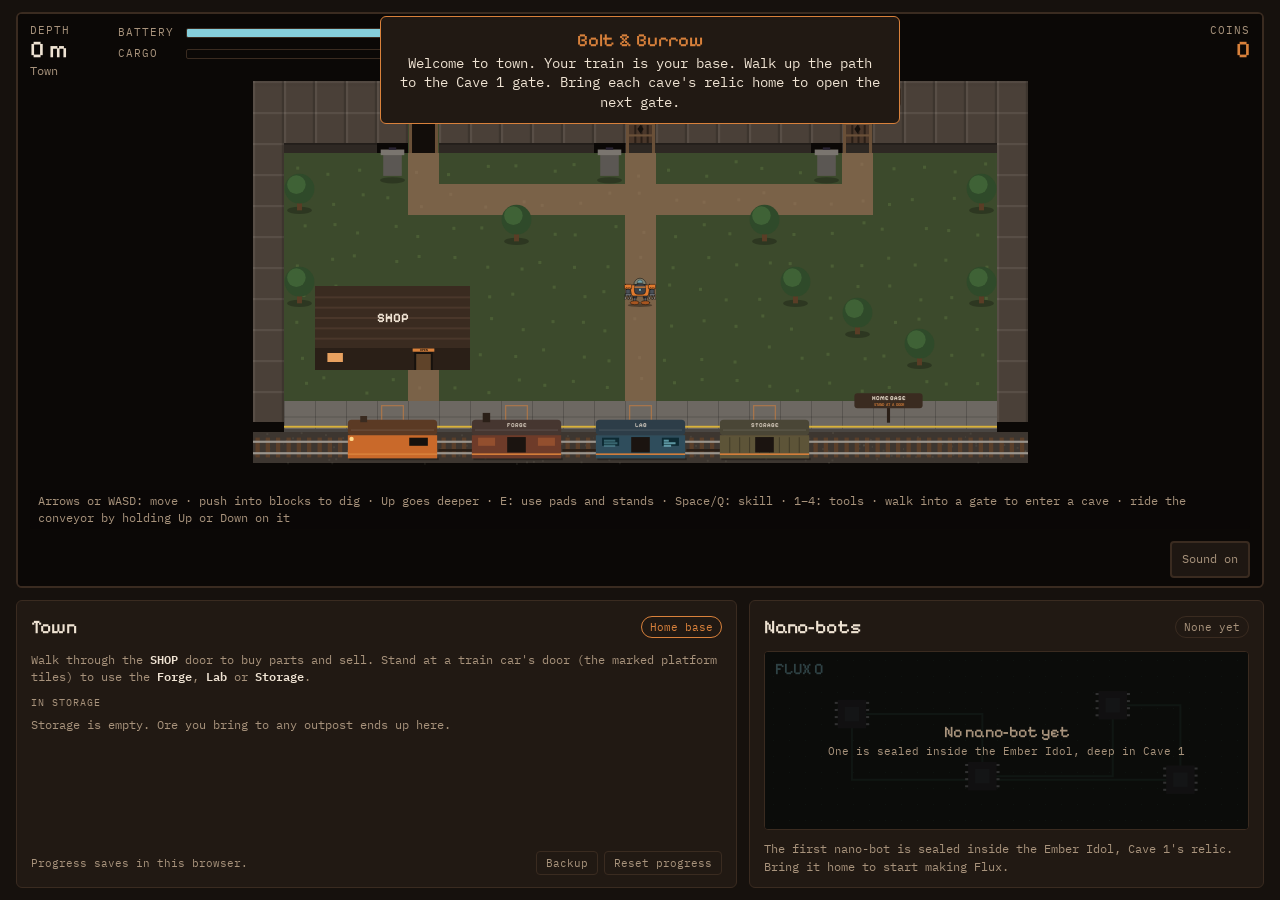
==== index.html @ 0385d2da "v0.9: tools, reactive blocks and active skills" ====
<!DOCTYPE html>
<html lang="en">
<head>
<meta charset="utf-8">
<meta name="viewport" content="width=device-width, initial-scale=1, viewport-fit=cover">
<title>Bolt &amp; Burrow</title>
<link rel="preconnect" href="https://fonts.googleapis.com">
<link rel="preconnect" href="https://fonts.gstatic.com" crossorigin>
<link rel="stylesheet" href="https://fonts.googleapis.com/css2?family=Pixelify+Sans:wght@500;700&family=IBM+Plex+Mono:wght@400;600&display=swap">
<link rel="stylesheet" href="css/style.css">
</head>
<body>
<main class="app">
  <section class="stage" id="stage" aria-label="Cave">
    <canvas id="world" aria-label="The cave, seen from above. Your base is at the bottom. Use the arrow keys or the touch joystick to move and dig."></canvas>
    <div class="joy" id="joy" hidden><i id="joyKnob"></i></div>
    <canvas class="minimap" id="minimap" aria-label="Map of what you've explored in this cave"></canvas>
    <div class="hud">
      <div class="readout">
        <small>Depth</small>
        <b id="depth">0 m</b>
        <span id="biome">Town</span>
      </div>
      <div class="meters">
        <div class="meter"><span>Battery</span><div class="bar"><i id="batBar"></i><u id="batMark" hidden></u></div><em id="batTxt">80</em></div>
        <div class="meter"><span>Cargo</span><div class="bar cargo"><i id="cargoBar"></i></div><em id="cargoTxt">0/8</em></div>
        <p class="warn" id="batWarn" hidden>Low battery · head back to the conveyor</p>
      </div>
      <div class="readout end">
        <small>Coins</small>
        <b id="coins">0</b>
        <span id="flux" hidden>0 Flux</span>
      </div>
    </div>
    <div class="controls">
      <p class="keys">Arrows or WASD: move · push into blocks to dig · Up goes deeper · E: use pads and stands · Space/Q: skill · 1–4: tools · walk into a gate to enter a cave · ride the conveyor by holding Up or Down on it</p>
      <p class="touch">Touch and drag anywhere for the joystick · push into blocks to dig</p>
      <div class="btns">
        <div class="belt" id="belt"></div>
        <button id="skill" type="button" hidden><span id="skillName">Skill</span><i><b id="skillBar"></b></i></button>
        <button id="action" type="button" hidden>Action</button>
        <button id="recall" type="button">Recall</button>
        <button id="mute" type="button">Sound on</button>
      </div>
    </div>
  </section>

  <section class="panel workshop" aria-label="Base, shop and cargo">
    <header>
      <h2 id="panelTitle">Town</h2>
      <span class="chip" id="shopState">Home base</span>
    </header>
    <div class="view" id="panelBody"></div>
    <footer>
      <span>Progress saves in this browser.</span>
      <span class="foot-btns"><button id="backup" type="button">Backup</button><button id="reset" type="button">Reset progress</button></span>
    </footer>
  </section>

  <section class="panel bots" aria-label="Nano-bots">
    <header>
      <h2>Nano-bots</h2>
      <span class="chip" id="botTag">None yet</span>
    </header>
    <div class="bot-view" id="botView"><canvas id="bots" aria-label="Your nano-bot at work on the computer's circuit board"></canvas></div>
    <div class="pet-info">
      <p id="botInfo">The first nano-bot is sealed inside the Ember Idol, Cave 1's relic.</p>
    </div>
  </section>
</main>
<div id="toast" role="status" hidden></div>

<!-- Game scripts, in load order. Each file is one part of the game. -->
<script src="js/config.js"></script>  <!-- balance numbers -->
<script src="js/state.js"></script>   <!-- shared state, saving, helpers -->
<script src="js/sound.js"></script>   <!-- sound effects and mute -->
<script src="js/world.js"></script>   <!-- cave generation, conveyor, outposts, relic -->
<script src="js/base.js"></script>    <!-- train base: storage, shop, forge, computer, nano-bots -->
<script src="js/player.js"></script>  <!-- robot movement, digging, battery -->
<script src="js/hazards.js"></script> <!-- unstable rock, sand, boulders, water, gas -->
<script src="js/gear.js"></script>    <!-- tool belt and active skills -->
<script src="js/walker.js"></script>  <!-- the Canopy Walker mech -->
<script src="js/render.js"></script>  <!-- drawing -->
<script src="js/ui.js"></script>      <!-- HUD, workshop, inventory -->
<script src="js/input.js"></script>   <!-- keyboard and joystick -->
<script src="js/main.js"></script>    <!-- start-up and main loop -->
</body>
</html>
---- css/style.css ----
/* Bolt & Burrow — layout and look.
   Layout: mine on the top two thirds; the base panel (left) and nano-bots (right) share the bottom third.
   On phones everything stacks and the page scrolls. Single committed look: a dark underground workshop. */
:root {
  --bg: #16110d;
  --panel: #211913;
  --line: #3a2b20;
  --fg: #efe3d3;
  --muted: #a8937c;
  --copper: #d9813b;
  --crystal: #86cfdc;
  --danger: #e2705a;
  --display: "Pixelify Sans", ui-monospace, Menlo, monospace;
  --body: "IBM Plex Mono", ui-monospace, Menlo, Consolas, monospace;
  color-scheme: dark;
}
*, *::before, *::after { box-sizing: border-box; }
html, body { height: 100%; background: var(--bg); color: var(--fg); }
body { margin: 0; font-family: var(--body); font-size: 14px; line-height: 1.45; padding-inline: 16px; padding-block: 12px; }

.app {
  height: 100%;
  display: grid;
  gap: 12px;
  grid-template-columns: minmax(0, 1.4fr) minmax(0, 1fr);
  grid-template-rows: minmax(0, 2fr) minmax(0, 1fr);
  grid-template-areas: "stage stage" "shop pet";
}
.stage { grid-area: stage; position: relative; overflow: hidden; border: 2px solid var(--line); border-radius: 6px; background: #0b0806; min-height: 0; }
.workshop { grid-area: shop; }
.bots { grid-area: pet; }

#world { position: absolute; inset: 0; width: 100%; height: 100%; touch-action: none; display: block; }

/* HUD */
.hud {
  position: absolute; inset: 0 0 auto 0; padding: 10px 12px;
  display: flex; gap: 10px 18px; align-items: flex-start; flex-wrap: wrap;
  pointer-events: none;
  background: linear-gradient(rgba(11, 8, 6, .82), rgba(11, 8, 6, 0));
}
.readout { display: grid; line-height: 1.15; min-width: 70px; }
.readout small, .meter span { color: var(--muted); font-size: .66rem; text-transform: uppercase; letter-spacing: .1em; }
.readout b { font-family: var(--display); font-weight: 500; font-size: 1.5rem; font-variant-numeric: tabular-nums; }
.readout span { color: var(--muted); font-size: .75rem; }
.readout.end { margin-left: auto; text-align: right; }
#coins { color: var(--copper); }
#flux { color: var(--crystal); }
.meters { display: grid; gap: 4px; flex: 1 1 180px; max-width: 320px; min-width: 0; }
.meter { display: grid; grid-template-columns: 60px minmax(0, 1fr) 48px; gap: 8px; align-items: center; }
.meter em { font-style: normal; font-size: .75rem; font-variant-numeric: tabular-nums; text-align: right; }
.bar { height: 10px; background: #0b0806; border: 1px solid var(--line); border-radius: 2px; overflow: hidden; }
.bar i { display: block; height: 100%; width: 100%; background: var(--crystal); transition: width .15s; }
.bar.low i { background: var(--danger); }
.bar.cargo i { background: var(--copper); }

.controls {
  position: absolute; inset: auto 0 0 0; padding: 8px 12px;
  display: flex; gap: 12px; align-items: center; justify-content: space-between;
  pointer-events: none;
}
.controls { flex-wrap: wrap; }
.controls p { margin: 0; color: var(--muted); font-size: .72rem; background: rgba(11, 8, 6, .7); padding: 3px 8px; border-radius: 3px; }
@media (pointer: coarse) { .keys { display: none; } }
@media (pointer: fine) { .touch { display: none; } }

button { font: inherit; color: inherit; cursor: pointer; }
button:focus-visible { outline: 2px solid var(--crystal); outline-offset: 2px; }
.btns { display: flex; gap: 8px; margin-left: auto; pointer-events: auto; }
#recall {
  padding: 8px 12px; border-radius: 4px; border: 2px solid var(--line);
  background: rgba(33, 25, 19, .9); color: var(--muted); font-size: .78rem;
}
#recall.armed { border-color: var(--danger); color: var(--danger); }
#mute { padding: 8px 10px; border-radius: 4px; border: 2px solid var(--line); background: rgba(33, 25, 19, .9); color: var(--muted); font-size: .72rem; }
#mute.off { text-decoration: line-through; }
.belt { display: flex; gap: 6px; flex-wrap: wrap; justify-content: flex-end; }
.belt button { padding: 6px 9px; border-radius: 4px; border: 1px solid var(--line); background: rgba(33, 25, 19, .9); color: var(--fg); font-size: .72rem; }
#skill { display: grid; gap: 3px; padding: 6px 12px; border-radius: 4px; border: 2px solid var(--line); background: rgba(33, 25, 19, .92); color: var(--muted); font-family: var(--display); font-size: .95rem; min-width: 96px; }
#skill[hidden] { display: none; }
#skill i { display: block; height: 4px; background: #0b0806; border-radius: 2px; overflow: hidden; }
#skill b { display: block; height: 100%; width: 0; background: var(--crystal); }
#skill.ready { border-color: var(--crystal); color: var(--fg); }

/* Minimap: top right, under the coins */
.minimap {
  position: absolute; right: 12px; top: 70px; width: 75px; height: auto; max-height: 190px;
  image-rendering: pixelated; background: rgba(11, 8, 6, .75); border: 1px solid var(--line); border-radius: 4px;
  pointer-events: none;
}
@media (max-width: 720px) { .minimap { width: 50px; top: 92px; } }

/* Context action (bridge pads) */
#action {
  padding: 8px 14px; border-radius: 4px; border: 2px solid var(--copper);
  background: rgba(33, 25, 19, .92); color: var(--fg);
  font-family: var(--display); font-size: 1rem; letter-spacing: .03em;
}
.travel-btns button.here { border-color: var(--crystal); color: var(--crystal); }

/* Touch joystick: appears under your thumb */
.joy {
  position: absolute; width: 104px; height: 104px; transform: translate(-50%, -50%);
  border: 2px solid rgba(239, 227, 211, .25); border-radius: 50%; background: rgba(11, 8, 6, .35);
  pointer-events: none;
}
.joy i {
  position: absolute; left: 50%; top: 50%; width: 44px; height: 44px; border-radius: 50%;
  background: rgba(217, 129, 59, .55); border: 2px solid var(--copper); transform: translate(-50%, -50%);
}

/* Battery: the marker shows roughly what the trip back needs */
.bar { position: relative; }
.bar u { position: absolute; top: -3px; bottom: -3px; width: 2px; margin-left: -1px; background: var(--fg); text-decoration: none; }
.bar.low { border-color: var(--danger); animation: lowpulse 1s ease-in-out infinite; }
@keyframes lowpulse { 50% { box-shadow: 0 0 0 3px rgba(226, 112, 90, .35); } }
@media (prefers-reduced-motion: reduce) { .bar.low { animation: none; } }
.meters .warn { margin: 2px 0 0; color: var(--danger); font-size: .72rem; }

/* Panels */
.panel {
  min-height: 0; overflow: auto;
  background: var(--panel); border: 1px solid var(--line); border-radius: 6px;
  padding: 12px 14px; display: flex; flex-direction: column; gap: 10px;
}
.panel header { display: flex; justify-content: space-between; align-items: center; gap: 8px; }
.panel h2 { font-family: var(--display); font-weight: 500; font-size: 1.2rem; margin: 0; }
.chip { font-size: .7rem; padding: 2px 8px; border-radius: 999px; border: 1px solid var(--line); color: var(--muted); white-space: nowrap; }
.chip.open { border-color: var(--copper); color: var(--copper); }

.view { display: flex; flex-direction: column; gap: 10px; }
.view[hidden] { display: none; }
.travel-btns { display: flex; flex-wrap: wrap; gap: 6px; justify-content: flex-end; }

/* Panel text */
.note { margin: 0; color: var(--muted); font-size: .75rem; }
.note b { color: var(--fg); font-weight: 600; }
.note.pip { color: var(--fg); font-style: italic; }
.row.here { border-color: var(--copper); }
.sub { color: var(--muted); font-size: .64rem; text-transform: uppercase; letter-spacing: .1em; margin-bottom: -4px; }
.short { color: var(--danger) !important; }
.row strong i, .inv li i { display: inline-block; width: 10px; height: 10px; border-radius: 2px; }
.row strong .count { color: var(--muted); font-weight: 500; }
.btns2 { display: flex; gap: 4px; }
.btns2 button, .mod-btns button {
  padding: 4px 8px; border-radius: 4px; border: 1px solid var(--copper);
  background: transparent; color: var(--copper); font-size: .7rem; white-space: nowrap;
}
.mod-btns button:disabled { border-color: var(--line); color: var(--muted); cursor: default; }
.pbar { height: 6px; margin: 4px 0; background: #0b0806; border: 1px solid var(--line); border-radius: 2px; overflow: hidden; }
.pbar i { display: block; height: 100%; width: 0; background: var(--copper); }

/* Backup */
.code { width: 100%; min-height: 70px; background: #0b0806; color: var(--fg); border: 1px solid var(--line); border-radius: 4px; font: .7rem var(--body); padding: 6px; resize: vertical; word-break: break-all; }
.filebtn { padding: 4px 8px; border-radius: 4px; border: 1px solid var(--copper); color: var(--copper); font-size: .7rem; cursor: pointer; text-align: center; }
.back { align-self: flex-start; padding: 5px 10px; border-radius: 4px; border: 1px solid var(--line); background: none; color: var(--muted); font-size: .75rem; }
.foot-btns { display: flex; gap: 6px; }
#backup { background: none; border: 1px solid var(--line); border-radius: 4px; padding: 3px 9px; font-size: .7rem; color: var(--muted); }
.tag { font-style: normal; font-size: .62rem; color: var(--crystal); border: 1px solid var(--crystal); border-radius: 3px; padding: 0 4px; margin-left: 4px; }

/* Computer (Lab car) */
.computer { display: flex; gap: 14px; align-items: center; flex-wrap: wrap; }
.computer .grid { display: grid; gap: 4px; padding: 6px; background: #0d1714; border: 1px solid #1d3a31; border-radius: 6px; width: 120px; }
.cell {
  aspect-ratio: 1; border-radius: 3px; border: 1px dashed #2c5246; background: #12221d;
  color: #0b0806; font-family: var(--display); font-size: .7rem; padding: 0; overflow: hidden;
}
.cell.locked { background: repeating-linear-gradient(45deg, #15120f, #15120f 4px, #1d1813 4px, #1d1813 8px); border-color: var(--line); cursor: default; }
.cell.filled { background: var(--mc); border: 1px solid rgba(0, 0, 0, .4); }
.cell.fit { border: 1px solid var(--crystal); background: rgba(134, 207, 220, .18); }
.cell.sel { outline: 2px solid var(--fg); }
.legend { display: grid; gap: 4px; font-size: .7rem; color: var(--muted); flex: 1 1 160px; }
.legend p { margin: 0; }
.legend b { color: var(--fg); }
.lg { display: inline-block; width: 10px; height: 10px; margin-right: 6px; border-radius: 2px; vertical-align: -1px; }
.lg.open { background: #12221d; border: 1px dashed #2c5246; }
.lg.locked { background: #1d1813; border: 1px solid var(--line); }
.mods { display: grid; grid-template-columns: repeat(auto-fit, minmax(330px, 1fr)); gap: 6px; }
.mod {
  display: grid; grid-template-columns: 30px minmax(0, 1fr) auto; gap: 10px; align-items: center;
  padding: 7px 10px; border: 1px solid var(--line); border-radius: 5px; opacity: .75;
}
.mod.owned { opacity: 1; cursor: pointer; }
.mod.placed { border-color: #2c5246; }
.mod.sel { border-color: var(--fg); background: rgba(239, 227, 211, .05); }
.mod > div { display: grid; min-width: 0; line-height: 1.3; }
.mod strong { font-size: .82rem; font-weight: 600; }
.mod span { font-size: .72rem; color: var(--fg); }
.mod small { font-size: .68rem; color: var(--muted); }
.mod-btns { display: flex; flex-direction: column; gap: 4px; }
.shape { display: grid; gap: 1px; justify-content: center; }
.shape i { width: 8px; height: 8px; border-radius: 1px; }

/* Inventory */
.inv { list-style: none; margin: 0; padding: 0; display: grid; gap: 6px; }
.inv li {
  display: grid; grid-template-columns: 14px minmax(0, 1fr) auto auto; gap: 10px; align-items: center;
  padding: 8px 10px; border: 1px solid var(--line); border-radius: 5px; font-size: .85rem;
}
.inv li i { width: 12px; height: 12px; border-radius: 2px; }
.inv li b { font-weight: 600; font-variant-numeric: tabular-nums; }
.inv li em { font-style: normal; color: var(--copper); text-align: right; font-variant-numeric: tabular-nums; }
.inv li.relic { border-color: #c9a2ff; }
.inv li.empty { display: block; color: var(--muted); font-size: .78rem; }
.inv-total { margin: 0; color: var(--muted); font-size: .75rem; }

.rows { display: grid; grid-template-columns: repeat(auto-fit, minmax(220px, 1fr)); gap: 8px; }
.row {
  display: grid; grid-template-columns: minmax(0, 1fr) auto; gap: 10px; align-items: center;
  padding: 8px 10px; border: 1px solid var(--line); border-radius: 5px;
}
.row > div { display: grid; min-width: 0; line-height: 1.3; }
.row small { color: var(--muted); font-size: .64rem; text-transform: uppercase; letter-spacing: .1em; }
.row strong { font-weight: 600; font-size: .85rem; }
.row span { color: var(--muted); font-size: .72rem; }
.row button, .pet-info button {
  padding: 6px 10px; border-radius: 4px; border: 1px solid var(--copper);
  background: transparent; color: var(--copper); font-size: .75rem; white-space: nowrap; font-variant-numeric: tabular-nums;
}
.row button:disabled, .pet-info button:disabled { border-color: var(--line); color: var(--muted); cursor: default; }

.panel footer { margin-top: auto; display: flex; justify-content: space-between; align-items: center; gap: 8px; flex-wrap: wrap; font-size: .7rem; color: var(--muted); }
#reset { background: none; border: 1px solid var(--line); border-radius: 4px; padding: 3px 9px; font-size: .7rem; color: var(--muted); }
#reset.armed { border-color: var(--danger); color: var(--danger); }

.bot-view { position: relative; flex: 1 1 auto; min-height: 110px; border: 1px solid var(--line); border-radius: 4px; overflow: hidden; background: #0b0806; }
#bots { position: absolute; inset: 0; width: 100%; height: 100%; display: block; }
.pet-info { display: flex; gap: 12px; align-items: center; justify-content: space-between; }
.pet-info p { margin: 0; font-size: .75rem; color: var(--muted); min-width: 0; }
.pet-info p b { color: var(--fg); font-weight: 600; }

#toast {
  position: fixed; left: 50%; top: calc(16px + env(safe-area-inset-top, 0px)); transform: translateX(-50%);
  background: var(--panel); border: 1px solid var(--copper); border-radius: 6px;
  padding: 10px 16px; max-width: min(520px, calc(100% - 32px)); font-size: .85rem; z-index: 5; text-align: center;
}
#toast b { display: block; font-family: var(--display); font-weight: 500; font-size: 1.15rem; color: var(--copper); }

/* Phones and narrow windows: stack and scroll */
@media (max-width: 720px) {
  html, body { height: auto; }
  .app { height: auto; grid-template-columns: minmax(0, 1fr); grid-template-rows: auto; grid-template-areas: "stage" "shop" "pet"; }
  .stage { height: 64vh; height: 64dvh; }
  .bots { min-height: 190px; }
  .readout b { font-size: 1.2rem; }
  .meters { order: 3; flex-basis: 100%; max-width: none; }
}
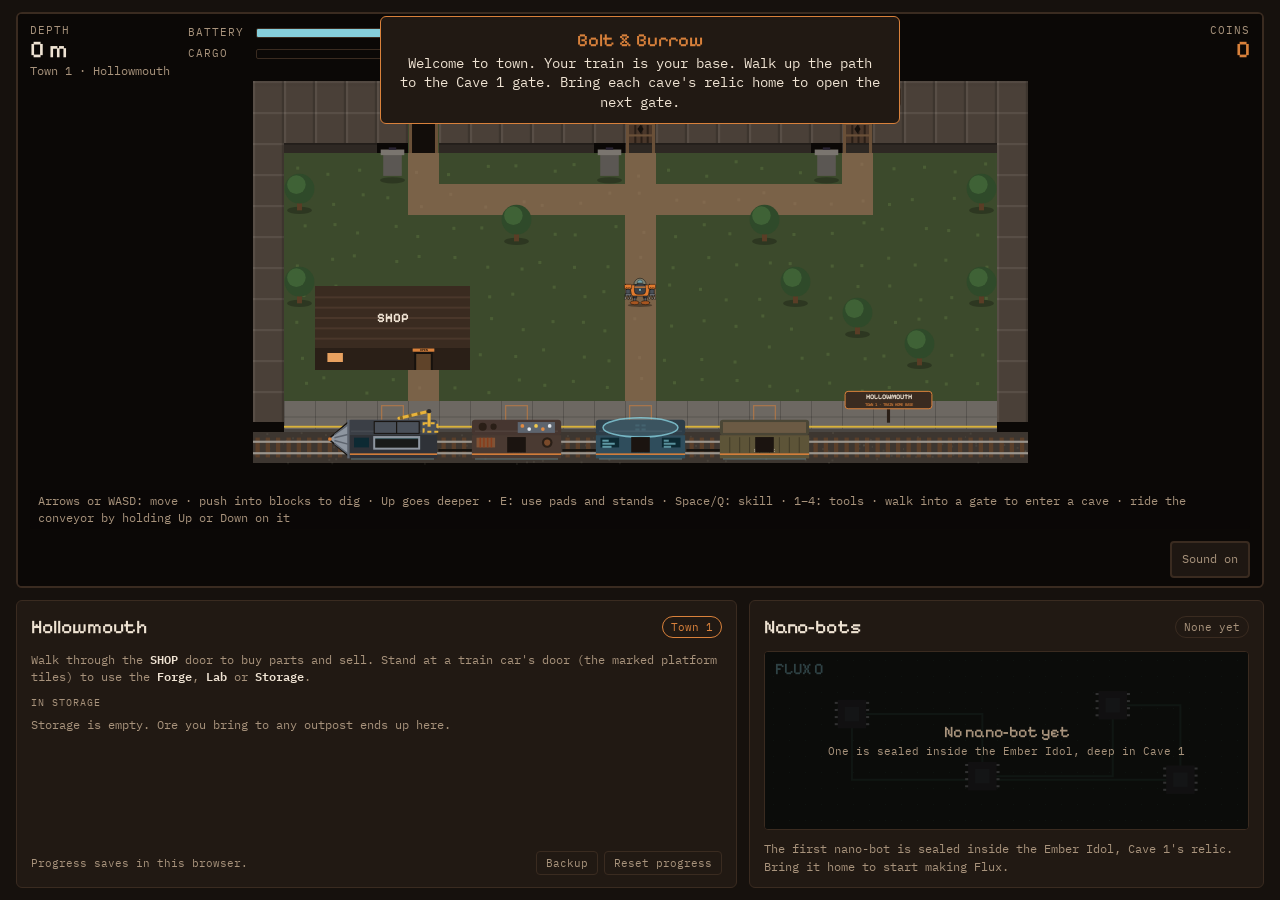
==== commit 05ee7385: "v0.10 Drill Liner and Rustvale" ====
--- a/index.html
+++ b/index.html
@@ -79,6 +79,7 @@
 <script src="js/player.js"></script>  <!-- robot movement, digging, battery -->
 <script src="js/hazards.js"></script> <!-- unstable rock, sand, boulders, water, gas -->
 <script src="js/gear.js"></script>    <!-- tool belt and active skills -->
+<script src="js/trip.js"></script>    <!-- riding the train between towns -->
 <script src="js/walker.js"></script>  <!-- the Canopy Walker mech -->
 <script src="js/render.js"></script>  <!-- drawing -->
 <script src="js/ui.js"></script>      <!-- HUD, workshop, inventory -->
--- a/css/style.css
+++ b/css/style.css
@@ -62,6 +62,7 @@
 .controls { flex-wrap: wrap; }
 .controls p { margin: 0; color: var(--muted); font-size: .72rem; background: rgba(11, 8, 6, .7); padding: 3px 8px; border-radius: 3px; }
 @media (pointer: coarse) { .keys { display: none; } }
+.tripping .controls p { visibility: hidden; }
 @media (pointer: fine) { .touch { display: none; } }
 
 button { font: inherit; color: inherit; cursor: pointer; }
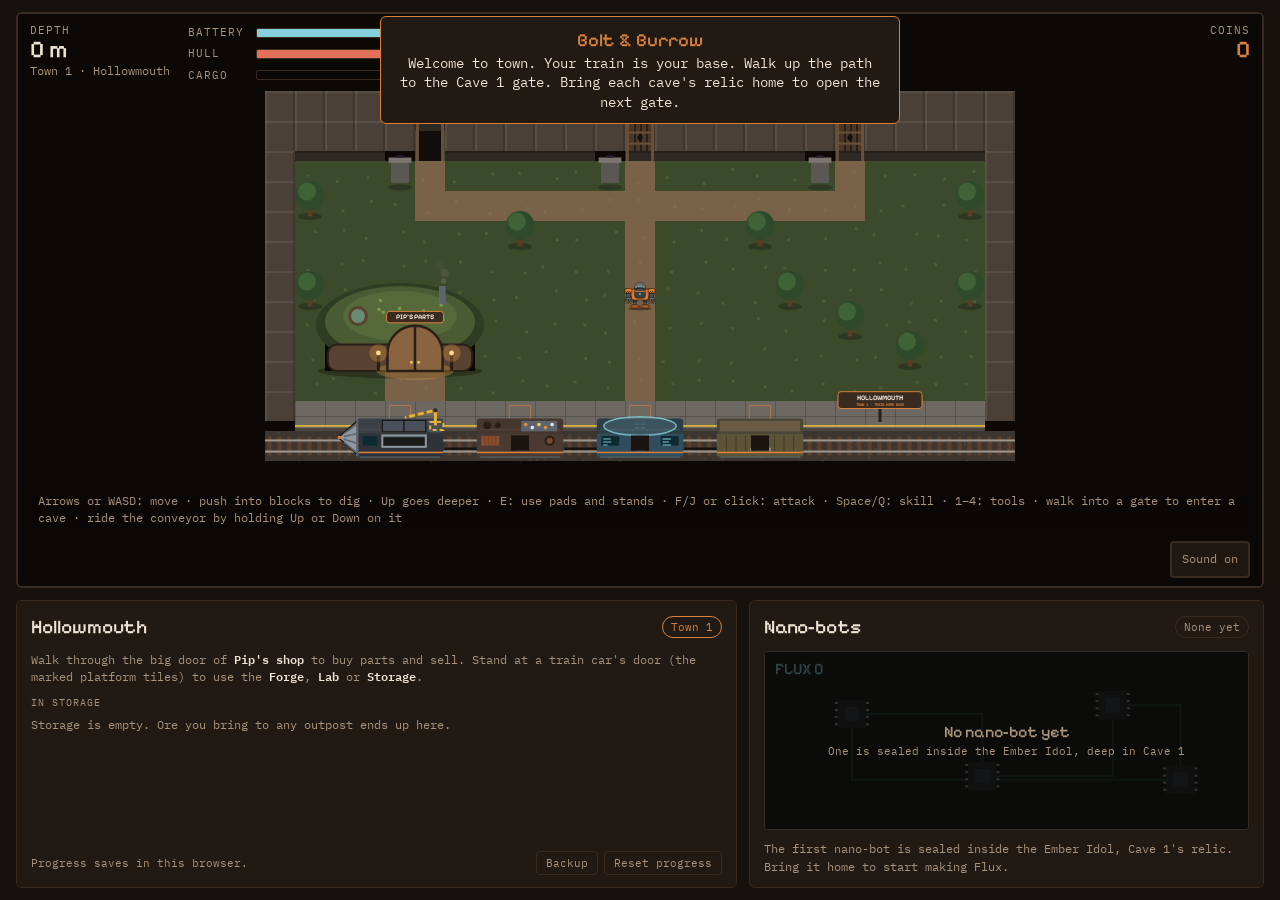
==== commit 448a5c39: "v0.11 Combat Added combat mechanics; 2-arms for different purposes digging and combat, enemies and b" ====
--- a/index.html
+++ b/index.html
@@ -15,6 +15,7 @@
     <canvas id="world" aria-label="The cave, seen from above. Your base is at the bottom. Use the arrow keys or the touch joystick to move and dig."></canvas>
     <div class="joy" id="joy" hidden><i id="joyKnob"></i></div>
     <canvas class="minimap" id="minimap" aria-label="Map of what you've explored in this cave"></canvas>
+    <div class="bossbar" id="bossBar" hidden><span id="bossName">Boss</span><div><i id="bossHp"></i></div></div>
     <div class="hud">
       <div class="readout">
         <small>Depth</small>
@@ -23,6 +24,7 @@
       </div>
       <div class="meters">
         <div class="meter"><span>Battery</span><div class="bar"><i id="batBar"></i><u id="batMark" hidden></u></div><em id="batTxt">80</em></div>
+        <div class="meter"><span>Hull</span><div class="bar hull"><i id="hullBar"></i></div><em id="hullTxt">60</em></div>
         <div class="meter"><span>Cargo</span><div class="bar cargo"><i id="cargoBar"></i></div><em id="cargoTxt">0/8</em></div>
         <p class="warn" id="batWarn" hidden>Low battery · head back to the conveyor</p>
       </div>
@@ -33,10 +35,11 @@
       </div>
     </div>
     <div class="controls">
-      <p class="keys">Arrows or WASD: move · push into blocks to dig · Up goes deeper · E: use pads and stands · Space/Q: skill · 1–4: tools · walk into a gate to enter a cave · ride the conveyor by holding Up or Down on it</p>
+      <p class="keys">Arrows or WASD: move · push into blocks to dig · Up goes deeper · E: use pads and stands · F/J or click: attack · Space/Q: skill · 1–4: tools · walk into a gate to enter a cave · ride the conveyor by holding Up or Down on it</p>
       <p class="touch">Touch and drag anywhere for the joystick · push into blocks to dig</p>
       <div class="btns">
         <div class="belt" id="belt"></div>
+        <button id="attack" type="button" hidden>Attack</button>
         <button id="skill" type="button" hidden><span id="skillName">Skill</span><i><b id="skillBar"></b></i></button>
         <button id="action" type="button" hidden>Action</button>
         <button id="recall" type="button">Recall</button>
@@ -80,6 +83,7 @@
 <script src="js/hazards.js"></script> <!-- unstable rock, sand, boulders, water, gas -->
 <script src="js/gear.js"></script>    <!-- tool belt and active skills -->
 <script src="js/trip.js"></script>    <!-- riding the train between towns -->
+<script src="js/combat.js"></script>  <!-- weapon arm, enemies, bosses, hull -->
 <script src="js/walker.js"></script>  <!-- the Canopy Walker mech -->
 <script src="js/render.js"></script>  <!-- drawing -->
 <script src="js/ui.js"></script>      <!-- HUD, workshop, inventory -->
--- a/css/style.css
+++ b/css/style.css
@@ -53,6 +53,14 @@
 .bar i { display: block; height: 100%; width: 100%; background: var(--crystal); transition: width .15s; }
 .bar.low i { background: var(--danger); }
 .bar.cargo i { background: var(--copper); }
+.bar.hull i { background: #e2705a; }
+#attack { padding: 8px 16px; border-radius: 4px; border: 2px solid #e2705a; background: rgba(33, 25, 19, .92); color: var(--fg); font-family: var(--display); font-size: 1rem; touch-action: none; }
+#attack[hidden] { display: none; }
+.bossbar { position: absolute; left: 50%; top: 96px; transform: translateX(-50%); width: min(420px, 80%); z-index: 2; pointer-events: none; text-align: center; }
+.bossbar span { font-family: var(--display); font-size: 1rem; color: #ff8c3c; text-shadow: 0 1px 2px #000; }
+.bossbar div { height: 10px; border: 1px solid #ff8c3c; background: rgba(11, 8, 6, .8); border-radius: 2px; overflow: hidden; }
+.bossbar i { display: block; height: 100%; background: #e2705a; transition: width .15s; }
+@media (max-width: 720px) { .bossbar { top: 150px; } }
 
 .controls {
   position: absolute; inset: auto 0 0 0; padding: 8px 12px;
@@ -206,6 +214,8 @@
 .inv-total { margin: 0; color: var(--muted); font-size: .75rem; }
 
 .rows { display: grid; grid-template-columns: repeat(auto-fit, minmax(220px, 1fr)); gap: 8px; }
+
+.rows.one { grid-template-columns: minmax(0, 1fr); }
 .row {
   display: grid; grid-template-columns: minmax(0, 1fr) auto; gap: 10px; align-items: center;
   padding: 8px 10px; border: 1px solid var(--line); border-radius: 5px;
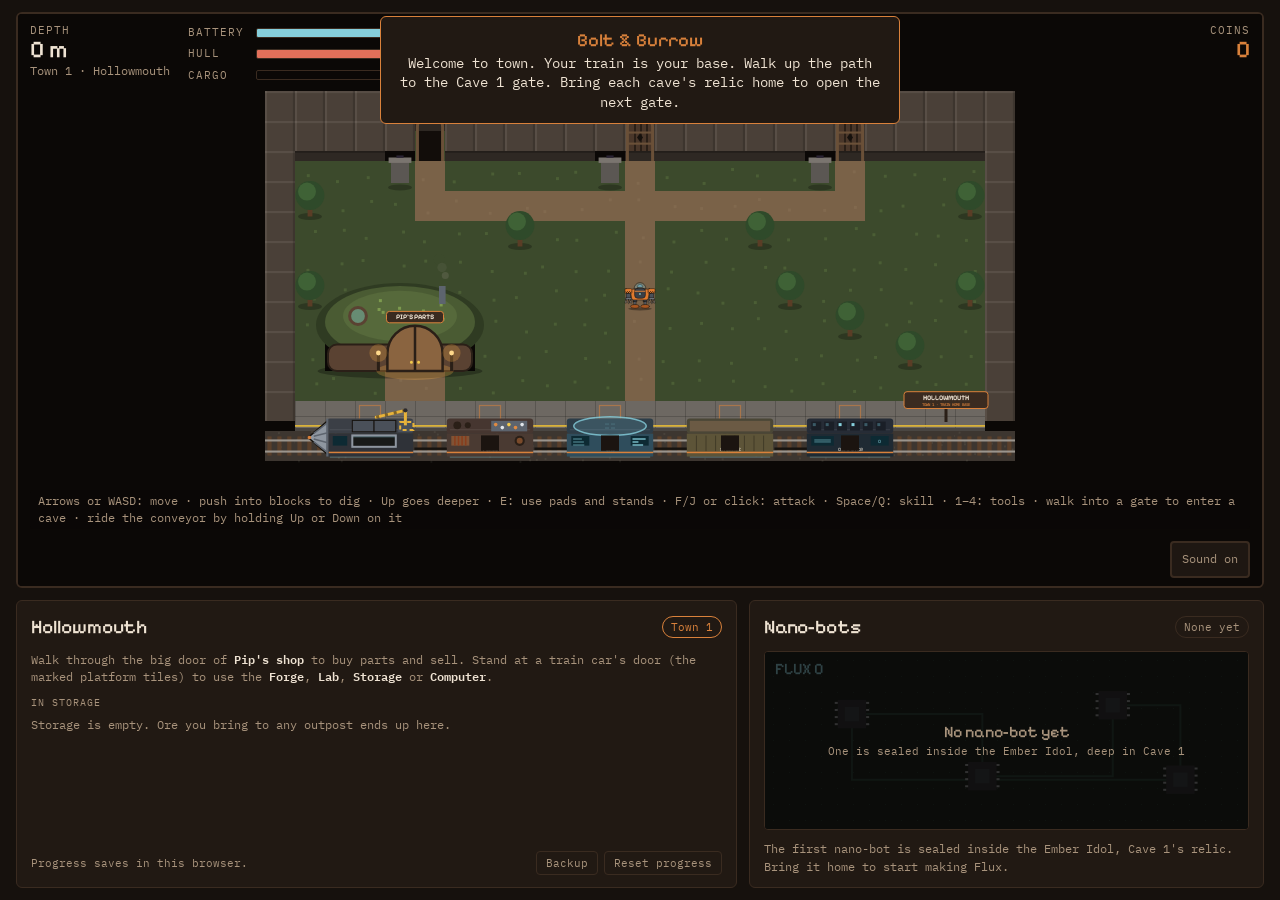
==== commit 8df91439: "v0.12 Computer added flux upgrades at the new cpmputer car!" ====
--- a/index.html
+++ b/index.html
@@ -84,6 +84,7 @@
 <script src="js/gear.js"></script>    <!-- tool belt and active skills -->
 <script src="js/trip.js"></script>    <!-- riding the train between towns -->
 <script src="js/combat.js"></script>  <!-- weapon arm, enemies, bosses, hull -->
+<script src="js/loot.js"></script>    <!-- ore drops, the magnet, Flux upgrades -->
 <script src="js/walker.js"></script>  <!-- the Canopy Walker mech -->
 <script src="js/render.js"></script>  <!-- drawing -->
 <script src="js/ui.js"></script>      <!-- HUD, workshop, inventory -->
--- a/css/style.css
+++ b/css/style.css
@@ -216,6 +216,9 @@
 .rows { display: grid; grid-template-columns: repeat(auto-fit, minmax(220px, 1fr)); gap: 8px; }
 
 .rows.one { grid-template-columns: minmax(0, 1fr); }
+.pips { display: inline-flex; gap: 3px; margin-left: 6px; vertical-align: 1px; }
+.pip { width: 8px; height: 8px; border-radius: 2px; border: 1px solid #86cfdc; }
+.pip.on { background: #86cfdc; }
 .row {
   display: grid; grid-template-columns: minmax(0, 1fr) auto; gap: 10px; align-items: center;
   padding: 8px 10px; border: 1px solid var(--line); border-radius: 5px;
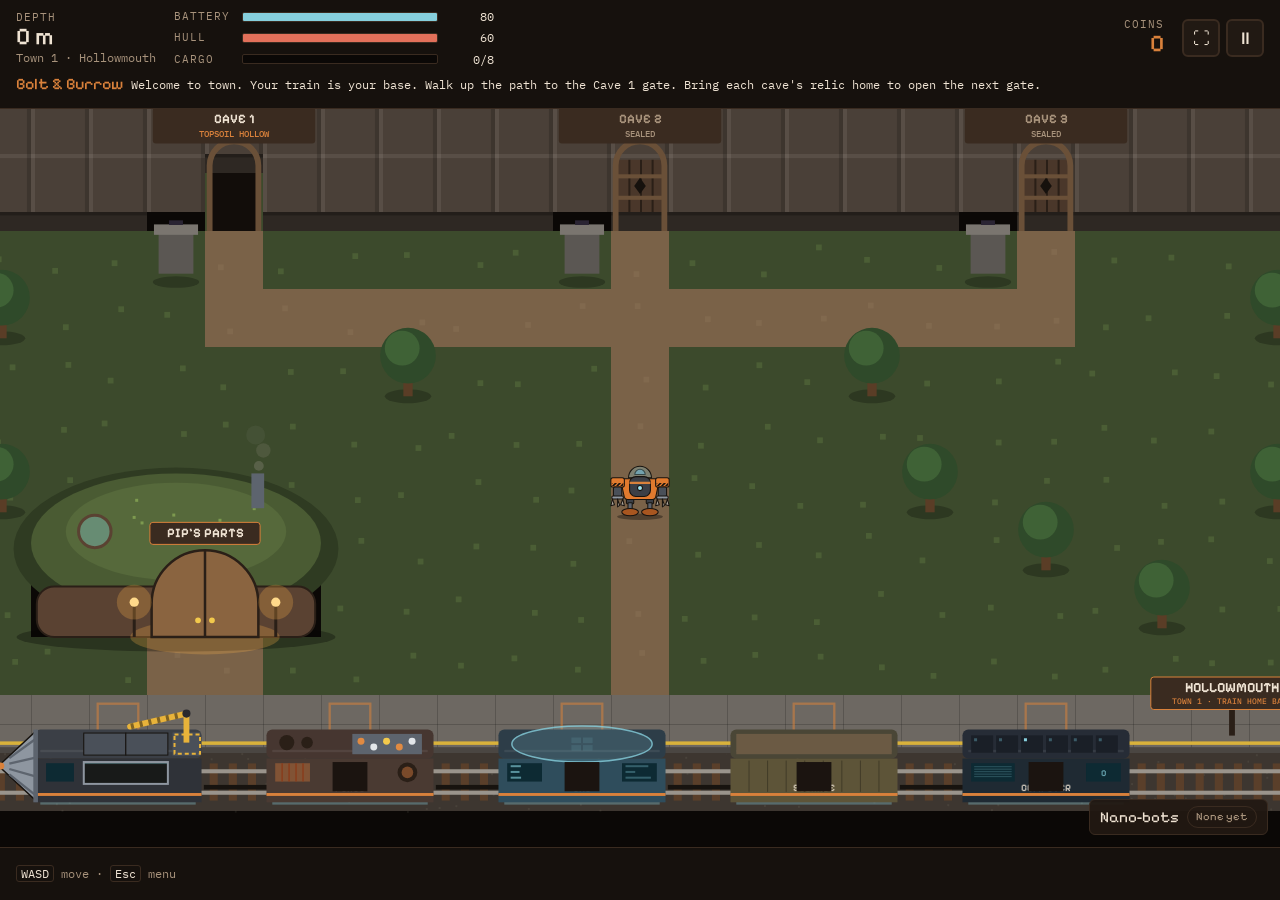
==== commit 24149c30: "v0.12.1 one screen, no more windows below the game" ====
--- a/index.html
+++ b/index.html
@@ -10,12 +10,8 @@
 <link rel="stylesheet" href="css/style.css">
 </head>
 <body>
-<main class="app">
-  <section class="stage" id="stage" aria-label="Cave">
-    <canvas id="world" aria-label="The cave, seen from above. Your base is at the bottom. Use the arrow keys or the touch joystick to move and dig."></canvas>
-    <div class="joy" id="joy" hidden><i id="joyKnob"></i></div>
-    <canvas class="minimap" id="minimap" aria-label="Map of what you've explored in this cave"></canvas>
-    <div class="bossbar" id="bossBar" hidden><span id="bossName">Boss</span><div><i id="bossHp"></i></div></div>
+<main class="app" id="app">
+  <header class="topbar" aria-label="Status">
     <div class="hud">
       <div class="readout">
         <small>Depth</small>
@@ -26,52 +22,64 @@
         <div class="meter"><span>Battery</span><div class="bar"><i id="batBar"></i><u id="batMark" hidden></u></div><em id="batTxt">80</em></div>
         <div class="meter"><span>Hull</span><div class="bar hull"><i id="hullBar"></i></div><em id="hullTxt">60</em></div>
         <div class="meter"><span>Cargo</span><div class="bar cargo"><i id="cargoBar"></i></div><em id="cargoTxt">0/8</em></div>
-        <p class="warn" id="batWarn" hidden>Low battery · head back to the conveyor</p>
       </div>
       <div class="readout end">
         <small>Coins</small>
         <b id="coins">0</b>
         <span id="flux" hidden>0 Flux</span>
       </div>
+      <div class="sysbtns">
+        <button id="fsBtn" type="button" title="Full screen" aria-label="Full screen" hidden>&#x26F6;</button>
+        <button id="pauseBtn" type="button" title="Pause menu (Esc)" aria-label="Pause menu">&#x23F8;</button>
+      </div>
     </div>
-    <div class="controls">
-      <p class="keys">Arrows or WASD: move · push into blocks to dig · Up goes deeper · E: use pads and stands · F/J or click: attack · Space/Q: skill · 1–4: tools · walk into a gate to enter a cave · ride the conveyor by holding Up or Down on it</p>
-      <p class="touch">Touch and drag anywhere for the joystick · push into blocks to dig</p>
-      <div class="btns">
-        <div class="belt" id="belt"></div>
-        <button id="attack" type="button" hidden>Attack</button>
-        <button id="skill" type="button" hidden><span id="skillName">Skill</span><i><b id="skillBar"></b></i></button>
-        <button id="action" type="button" hidden>Action</button>
-        <button id="recall" type="button">Recall</button>
-        <button id="mute" type="button">Sound on</button>
+    <div class="tip" id="tipBox" role="status" aria-live="polite"><p id="tip"></p></div>
+  </header>
+
+  <section class="stage" id="stage" aria-label="Cave">
+    <canvas id="world" aria-label="The cave, seen from above. Your base is at the bottom. Use the arrow keys or the touch joystick to move and dig."></canvas>
+    <div class="joy" id="joy" hidden><i id="joyKnob"></i></div>
+    <canvas class="minimap" id="minimap" aria-label="Map of what you've explored in this cave"></canvas>
+    <div class="bossbar" id="bossBar" hidden><span id="bossName">Boss</span><div><i id="bossHp"></i></div></div>
+
+    <aside class="botbox" id="botBox" aria-label="Nano-bots">
+      <button class="bot-head" id="botToggle" type="button" aria-expanded="true"><span>Nano-bots</span><span class="chip" id="botTag">None yet</span><i class="caret"></i></button>
+      <div class="bot-view" id="botView"><canvas id="bots" aria-label="Your nano-bot at work on the computer's circuit board"></canvas></div>
+    </aside>
+
+    <div class="overlay" id="popup" hidden>
+      <div class="sheet pop" role="dialog" aria-modal="true" aria-labelledby="popTitle">
+        <header><h2 id="popTitle">Forge car</h2><span class="chip open" id="popChip"></span><button class="x" type="button" data-close aria-label="Close">&#x2715;</button></header>
+        <div class="view" id="popBody"></div>
+        <footer><span class="keys">E or Esc to close · the game is paused</span><span class="touch">Tap &#x2715; to close · the game is paused</span></footer>
+      </div>
+    </div>
+
+    <div class="overlay" id="menu" hidden>
+      <div class="sheet menu" role="dialog" aria-modal="true" aria-labelledby="menuTitle">
+        <header><h2 id="menuTitle">Paused</h2><button class="resume" type="button" data-close>Resume</button></header>
+        <nav class="tabs" id="menuTabs" role="tablist">
+          <button type="button" role="tab" data-tab="mech">Mech &amp; cargo</button>
+          <button type="button" role="tab" data-tab="train">Train cars</button>
+          <button type="button" role="tab" data-tab="map">Map</button>
+          <button type="button" role="tab" data-tab="settings">Settings &amp; hints</button>
+        </nav>
+        <div class="view" id="menuBody"></div>
       </div>
     </div>
   </section>
 
-  <section class="panel workshop" aria-label="Base, shop and cargo">
-    <header>
-      <h2 id="panelTitle">Town</h2>
-      <span class="chip" id="shopState">Home base</span>
-    </header>
-    <div class="view" id="panelBody"></div>
-    <footer>
-      <span>Progress saves in this browser.</span>
-      <span class="foot-btns"><button id="backup" type="button">Backup</button><button id="reset" type="button">Reset progress</button></span>
-    </footer>
-  </section>
-
-  <section class="panel bots" aria-label="Nano-bots">
-    <header>
-      <h2>Nano-bots</h2>
-      <span class="chip" id="botTag">None yet</span>
-    </header>
-    <div class="bot-view" id="botView"><canvas id="bots" aria-label="Your nano-bot at work on the computer's circuit board"></canvas></div>
-    <div class="pet-info">
-      <p id="botInfo">The first nano-bot is sealed inside the Ember Idol, Cave 1's relic.</p>
+  <footer class="bottombar" aria-label="Controls">
+    <p class="cue" id="cue"></p>
+    <div class="btns">
+      <div class="belt" id="belt"></div>
+      <button id="attack" type="button" hidden>Attack</button>
+      <button id="skill" type="button" hidden><span id="skillName">Skill</span><i><b id="skillBar"></b></i></button>
+      <button id="action" type="button" hidden>Action</button>
+      <button id="recall" type="button">Recall</button>
     </div>
-  </section>
+  </footer>
 </main>
-<div id="toast" role="status" hidden></div>
 
 <!-- Game scripts, in load order. Each file is one part of the game. -->
 <script src="js/config.js"></script>  <!-- balance numbers -->
@@ -87,7 +95,8 @@
 <script src="js/loot.js"></script>    <!-- ore drops, the magnet, Flux upgrades -->
 <script src="js/walker.js"></script>  <!-- the Canopy Walker mech -->
 <script src="js/render.js"></script>  <!-- drawing -->
-<script src="js/ui.js"></script>      <!-- HUD, workshop, inventory -->
+<script src="js/ui.js"></script>      <!-- HUD, tips, station pop-ups -->
+<script src="js/menu.js"></script>    <!-- pause menu, settings, full screen -->
 <script src="js/input.js"></script>   <!-- keyboard and joystick -->
 <script src="js/main.js"></script>    <!-- start-up and main loop -->
 </body>
--- a/css/style.css
+++ b/css/style.css
@@ -1,6 +1,8 @@
 /* Bolt & Burrow — layout and look.
-   Layout: mine on the top two thirds; the base panel (left) and nano-bots (right) share the bottom third.
-   On phones everything stacks and the page scrolls. Single committed look: a dark underground workshop. */
+   Layout (v0.12.1): full screen. A status strip on top (HUD + one tip line), the game in the middle,
+   a controls strip at the bottom. Train cars, stands and outposts open as pop-ups over the game; everything
+   else lives in the pause menu. The nano-bot window floats in the bottom-right corner of the game.
+   Single committed look: a dark underground workshop. */
 :root {
   --bg: #16110d;
   --panel: #211913;
@@ -15,30 +17,48 @@
   color-scheme: dark;
 }
 *, *::before, *::after { box-sizing: border-box; }
-html, body { height: 100%; background: var(--bg); color: var(--fg); }
-body { margin: 0; font-family: var(--body); font-size: 14px; line-height: 1.45; padding-inline: 16px; padding-block: 12px; }
+html, body { height: 100%; background: var(--bg); color: var(--fg); overflow: hidden; }
+body { margin: 0; font-family: var(--body); font-size: 14px; line-height: 1.45; }
 
 .app {
-  height: 100%;
-  display: grid;
-  gap: 12px;
-  grid-template-columns: minmax(0, 1.4fr) minmax(0, 1fr);
-  grid-template-rows: minmax(0, 2fr) minmax(0, 1fr);
-  grid-template-areas: "stage stage" "shop pet";
-}
-.stage { grid-area: stage; position: relative; overflow: hidden; border: 2px solid var(--line); border-radius: 6px; background: #0b0806; min-height: 0; }
-.workshop { grid-area: shop; }
-.bots { grid-area: pet; }
+  height: 100vh; height: 100dvh;
+  display: flex; flex-direction: column;
+  padding: env(safe-area-inset-top, 0px) env(safe-area-inset-right, 0px) env(safe-area-inset-bottom, 0px) env(safe-area-inset-left, 0px);
+}
+.stage { flex: 1 1 auto; position: relative; overflow: hidden; background: #0b0806; min-height: 0; border-block: 1px solid var(--line); }
+
+/* Top strip: HUD, then one line kept for tips and messages */
+.topbar { flex: none; background: var(--bg); padding: 8px 16px 0; }
+.tip { position: relative; height: 2.9em; font-size: .78rem; line-height: 1.45; margin-top: 4px; }
+.tip p {
+  position: absolute; inset: 0 0 auto 0; margin: 0; z-index: 6; min-height: 100%;
+  color: var(--muted); padding: 0 0 6px; background: var(--bg);
+  display: -webkit-box; -webkit-line-clamp: 2; -webkit-box-orient: vertical; overflow: hidden;
+}
+.tip p.msg { color: var(--fg); -webkit-line-clamp: unset; display: block; }
+.tip p.msg.long { border-bottom: 1px solid var(--line); box-shadow: 0 6px 12px rgba(0, 0, 0, .5); padding-bottom: 8px; }
+.tip p b { color: var(--fg); font-weight: 600; }
+.tip p b.tt { color: var(--copper); font-family: var(--display); font-weight: 500; font-size: 1rem; margin-right: 8px; }
+.tip p kbd, .cue kbd { font: inherit; color: var(--fg); border: 1px solid var(--line); border-radius: 3px; padding: 0 4px; }
+
+/* Bottom strip: key cues on the left, buttons on the right */
+.bottombar {
+  flex: none; min-height: 52px; padding: 7px 16px; background: var(--bg);
+  display: flex; gap: 12px; align-items: center; justify-content: space-between;
+}
+.cue { margin: 0; color: var(--muted); font-size: .72rem; min-width: 0; }
+.tripping .cue { visibility: hidden; }
 
 #world { position: absolute; inset: 0; width: 100%; height: 100%; touch-action: none; display: block; }
 
 /* HUD */
-.hud {
-  position: absolute; inset: 0 0 auto 0; padding: 10px 12px;
-  display: flex; gap: 10px 18px; align-items: flex-start; flex-wrap: wrap;
-  pointer-events: none;
-  background: linear-gradient(rgba(11, 8, 6, .82), rgba(11, 8, 6, 0));
-}
+.hud { display: flex; gap: 6px 18px; align-items: center; flex-wrap: wrap; }
+.sysbtns { display: flex; gap: 6px; }
+.sysbtns button {
+  width: 38px; height: 38px; border-radius: 6px; border: 2px solid var(--line); background: var(--panel);
+  color: var(--fg); font-size: 1.05rem; line-height: 1; padding: 0;
+}
+.sysbtns button:hover { border-color: var(--copper); }
 .readout { display: grid; line-height: 1.15; min-width: 70px; }
 .readout small, .meter span { color: var(--muted); font-size: .66rem; text-transform: uppercase; letter-spacing: .1em; }
 .readout b { font-family: var(--display); font-weight: 500; font-size: 1.5rem; font-variant-numeric: tabular-nums; }
@@ -56,33 +76,22 @@
 .bar.hull i { background: #e2705a; }
 #attack { padding: 8px 16px; border-radius: 4px; border: 2px solid #e2705a; background: rgba(33, 25, 19, .92); color: var(--fg); font-family: var(--display); font-size: 1rem; touch-action: none; }
 #attack[hidden] { display: none; }
-.bossbar { position: absolute; left: 50%; top: 96px; transform: translateX(-50%); width: min(420px, 80%); z-index: 2; pointer-events: none; text-align: center; }
+.bossbar { position: absolute; left: 50%; top: 10px; transform: translateX(-50%); width: min(420px, 80%); z-index: 2; pointer-events: none; text-align: center; }
 .bossbar span { font-family: var(--display); font-size: 1rem; color: #ff8c3c; text-shadow: 0 1px 2px #000; }
 .bossbar div { height: 10px; border: 1px solid #ff8c3c; background: rgba(11, 8, 6, .8); border-radius: 2px; overflow: hidden; }
 .bossbar i { display: block; height: 100%; background: #e2705a; transition: width .15s; }
-@media (max-width: 720px) { .bossbar { top: 150px; } }
-
-.controls {
-  position: absolute; inset: auto 0 0 0; padding: 8px 12px;
-  display: flex; gap: 12px; align-items: center; justify-content: space-between;
-  pointer-events: none;
-}
-.controls { flex-wrap: wrap; }
-.controls p { margin: 0; color: var(--muted); font-size: .72rem; background: rgba(11, 8, 6, .7); padding: 3px 8px; border-radius: 3px; }
+
 @media (pointer: coarse) { .keys { display: none; } }
-.tripping .controls p { visibility: hidden; }
 @media (pointer: fine) { .touch { display: none; } }
 
 button { font: inherit; color: inherit; cursor: pointer; }
 button:focus-visible { outline: 2px solid var(--crystal); outline-offset: 2px; }
-.btns { display: flex; gap: 8px; margin-left: auto; pointer-events: auto; }
+.btns { display: flex; gap: 8px; margin-left: auto; align-items: center; }
 #recall {
   padding: 8px 12px; border-radius: 4px; border: 2px solid var(--line);
   background: rgba(33, 25, 19, .9); color: var(--muted); font-size: .78rem;
 }
 #recall.armed { border-color: var(--danger); color: var(--danger); }
-#mute { padding: 8px 10px; border-radius: 4px; border: 2px solid var(--line); background: rgba(33, 25, 19, .9); color: var(--muted); font-size: .72rem; }
-#mute.off { text-decoration: line-through; }
 .belt { display: flex; gap: 6px; flex-wrap: wrap; justify-content: flex-end; }
 .belt button { padding: 6px 9px; border-radius: 4px; border: 1px solid var(--line); background: rgba(33, 25, 19, .9); color: var(--fg); font-size: .72rem; }
 #skill { display: grid; gap: 3px; padding: 6px 12px; border-radius: 4px; border: 2px solid var(--line); background: rgba(33, 25, 19, .92); color: var(--muted); font-family: var(--display); font-size: .95rem; min-width: 96px; }
@@ -93,11 +102,11 @@
 
 /* Minimap: top right, under the coins */
 .minimap {
-  position: absolute; right: 12px; top: 70px; width: 75px; height: auto; max-height: 190px;
+  position: absolute; right: 12px; top: 12px; width: 75px; height: auto; max-height: 190px;
   image-rendering: pixelated; background: rgba(11, 8, 6, .75); border: 1px solid var(--line); border-radius: 4px;
   pointer-events: none;
 }
-@media (max-width: 720px) { .minimap { width: 50px; top: 92px; } }
+@media (max-width: 720px) { .minimap { width: 50px; } }
 
 /* Context action (bridge pads) */
 #action {
@@ -124,7 +133,6 @@
 .bar.low { border-color: var(--danger); animation: lowpulse 1s ease-in-out infinite; }
 @keyframes lowpulse { 50% { box-shadow: 0 0 0 3px rgba(226, 112, 90, .35); } }
 @media (prefers-reduced-motion: reduce) { .bar.low { animation: none; } }
-.meters .warn { margin: 2px 0 0; color: var(--danger); font-size: .72rem; }
 
 /* Panels */
 .panel {
@@ -233,29 +241,94 @@
 }
 .row button:disabled, .pet-info button:disabled { border-color: var(--line); color: var(--muted); cursor: default; }
 
-.panel footer { margin-top: auto; display: flex; justify-content: space-between; align-items: center; gap: 8px; flex-wrap: wrap; font-size: .7rem; color: var(--muted); }
-#reset { background: none; border: 1px solid var(--line); border-radius: 4px; padding: 3px 9px; font-size: .7rem; color: var(--muted); }
-#reset.armed { border-color: var(--danger); color: var(--danger); }
-
-.bot-view { position: relative; flex: 1 1 auto; min-height: 110px; border: 1px solid var(--line); border-radius: 4px; overflow: hidden; background: #0b0806; }
+.armed { border-color: var(--danger) !important; color: var(--danger) !important; }
+
+/* Nano-bot box: bottom-right corner of the game; tap its header to shrink it to a Flux counter */
+.botbox {
+  position: absolute; right: 12px; bottom: 12px; z-index: 3; width: 230px;
+  background: rgba(33, 25, 19, .94); border: 1px solid var(--line); border-radius: 6px; overflow: hidden;
+}
+.bot-head {
+  width: 100%; display: flex; align-items: center; gap: 8px; padding: 6px 10px; background: none; border: 0;
+  font-family: var(--display); font-size: .95rem; text-align: left;
+}
+.bot-head > span:first-child { flex: 1; }
+.caret { width: 8px; height: 8px; border-right: 2px solid var(--muted); border-bottom: 2px solid var(--muted); transform: rotate(45deg); margin: -4px 2px 0; }
+.bot-view { position: relative; height: 120px; border-top: 1px solid var(--line); background: #0b0806; }
+.botbox { transition: opacity .2s; }
+.botbox.ghost { opacity: .3; }
+.botbox.mini, .botbox.auto { width: auto; }
+.botbox.mini .bot-view, .botbox.auto .bot-view { display: none; }
+.botbox.mini .caret { transform: rotate(-135deg); margin-top: 4px; }
+.botbox.auto .caret { display: none; }
+.botbox.auto .bot-head { pointer-events: none; }
 #bots { position: absolute; inset: 0; width: 100%; height: 100%; display: block; }
-.pet-info { display: flex; gap: 12px; align-items: center; justify-content: space-between; }
-.pet-info p { margin: 0; font-size: .75rem; color: var(--muted); min-width: 0; }
-.pet-info p b { color: var(--fg); font-weight: 600; }
-
-#toast {
-  position: fixed; left: 50%; top: calc(16px + env(safe-area-inset-top, 0px)); transform: translateX(-50%);
-  background: var(--panel); border: 1px solid var(--copper); border-radius: 6px;
-  padding: 10px 16px; max-width: min(520px, calc(100% - 32px)); font-size: .85rem; z-index: 5; text-align: center;
-}
-#toast b { display: block; font-family: var(--display); font-weight: 500; font-size: 1.15rem; color: var(--copper); }
-
-/* Phones and narrow windows: stack and scroll */
+
+/* Pop-ups (train cars, stands, outposts) and the pause menu: over the game, which pauses */
+.overlay { position: absolute; inset: 0; z-index: 5; display: grid; place-items: center; padding: 14px; background: rgba(11, 8, 6, .6); }
+.overlay[hidden] { display: none; }
+.sheet {
+  width: min(600px, 100%); max-height: 100%; overflow: auto;
+  background: var(--panel); border: 1px solid var(--copper); border-radius: 8px;
+  padding: 14px 16px; display: flex; flex-direction: column; gap: 10px;
+  box-shadow: 0 12px 40px rgba(0, 0, 0, .6);
+}
+.sheet.menu { width: min(860px, 100%); height: 100%; border-color: var(--line); }
+.sheet header { display: flex; align-items: center; gap: 10px; }
+.sheet h2 { font-family: var(--display); font-weight: 500; font-size: 1.3rem; margin: 0; flex: 1; }
+.sheet footer { font-size: .7rem; color: var(--muted); border-top: 1px solid var(--line); padding-top: 8px; }
+.x, .resume { border: 1px solid var(--line); background: none; border-radius: 4px; color: var(--muted); }
+.x { width: 32px; height: 32px; }
+.resume { padding: 6px 14px; border-color: var(--copper); color: var(--copper); font-family: var(--display); font-size: 1rem; }
+.tabs { display: flex; gap: 4px; overflow-x: auto; border-bottom: 1px solid var(--line); flex: none; }
+.tabs button, .subtabs button {
+  padding: 7px 12px; background: none; border: 0; border-bottom: 2px solid transparent; color: var(--muted);
+  white-space: nowrap; font-size: .8rem;
+}
+.tabs button[aria-selected="true"] { color: var(--fg); border-bottom-color: var(--copper); }
+.subtabs { display: flex; gap: 6px; flex-wrap: wrap; }
+.subtabs button { border: 1px solid var(--line); border-radius: 999px; padding: 4px 12px; font-size: .74rem; }
+.subtabs button.on { border-color: var(--crystal); color: var(--crystal); }
+.readonly .mod-btns, .readonly .row > button, .readonly .btns2 { display: none; }
+.readonly [data-act] { pointer-events: none; }
+.seg { display: flex; gap: 4px; flex-wrap: wrap; }
+.seg button { padding: 5px 10px; border-radius: 4px; border: 1px solid var(--line); background: none; color: var(--muted); font-size: .74rem; }
+.seg button.on { border-color: var(--copper); color: var(--copper); }
+input[type=range] { accent-color: var(--copper); width: 160px; }
+.mapwrap { display: flex; gap: 16px; flex-wrap: wrap; align-items: flex-start; }
+#bigmap { image-rendering: pixelated; border: 1px solid var(--line); border-radius: 4px; background: #0b0806; max-width: 100%; height: auto; }
+.maplegend { display: grid; gap: 4px; font-size: .72rem; color: var(--muted); flex: 1 1 200px; }
+.maplegend i { display: inline-block; width: 10px; height: 10px; border-radius: 2px; margin-right: 6px; vertical-align: -1px; }
+.hintlog { display: grid; gap: 6px; }
+.hintlog p { margin: 0; font-size: .74rem; color: var(--muted); padding: 6px 10px; border-left: 2px solid var(--line); }
+.hintlog p b { color: var(--fg); font-weight: 600; }
+.keylist { display: grid; grid-template-columns: max-content 1fr; gap: 4px 14px; font-size: .74rem; margin: 0; }
+.keylist dt { color: var(--fg); }
+.keylist dd { margin: 0; color: var(--muted); }
+
+/* Phones and narrow windows */
 @media (max-width: 720px) {
-  html, body { height: auto; }
-  .app { height: auto; grid-template-columns: minmax(0, 1fr); grid-template-rows: auto; grid-template-areas: "stage" "shop" "pet"; }
-  .stage { height: 64vh; height: 64dvh; }
-  .bots { min-height: 190px; }
-  .readout b { font-size: 1.2rem; }
-  .meters { order: 3; flex-basis: 100%; max-width: none; }
-}
+  .topbar { padding: 6px 10px 0; }
+  .hud { gap: 4px 12px; }
+  .readout { min-width: 0; }
+  .readout b { font-size: 1.15rem; }
+  .readout small { display: none; }
+  .meters { order: 3; flex-basis: 100%; max-width: none; grid-template-columns: repeat(3, minmax(0, 1fr)); gap: 8px; }
+  .meter { grid-template-columns: minmax(0, 1fr) auto; gap: 2px 6px; }
+  .meter span { grid-column: 1; font-size: .58rem; }
+  .meter em { grid-row: 1; grid-column: 2; font-size: .66rem; }
+  .meter .bar { grid-column: 1 / 3; }
+  .sysbtns button { width: 34px; height: 34px; }
+  .tip { height: 4.4em; font-size: .72rem; }
+  .tip p { -webkit-line-clamp: 3; }
+  .bottombar { padding: 6px 10px; min-height: 50px; }
+  .bottombar .cue { display: none; }
+  .btns { overflow-x: auto; flex-wrap: nowrap; max-width: 100%; }
+  .botbox { width: 170px; right: 8px; bottom: 8px; }
+  .bot-view { height: 84px; }
+  .overlay { padding: 8px; }
+  .sheet { padding: 12px; }
+  .mods { grid-template-columns: minmax(0, 1fr); }
+}
+.tip p .warn { color: var(--danger); }
+.maplegend .k { display: grid; grid-template-columns: repeat(2, minmax(0, 1fr)); gap: 3px 12px; }
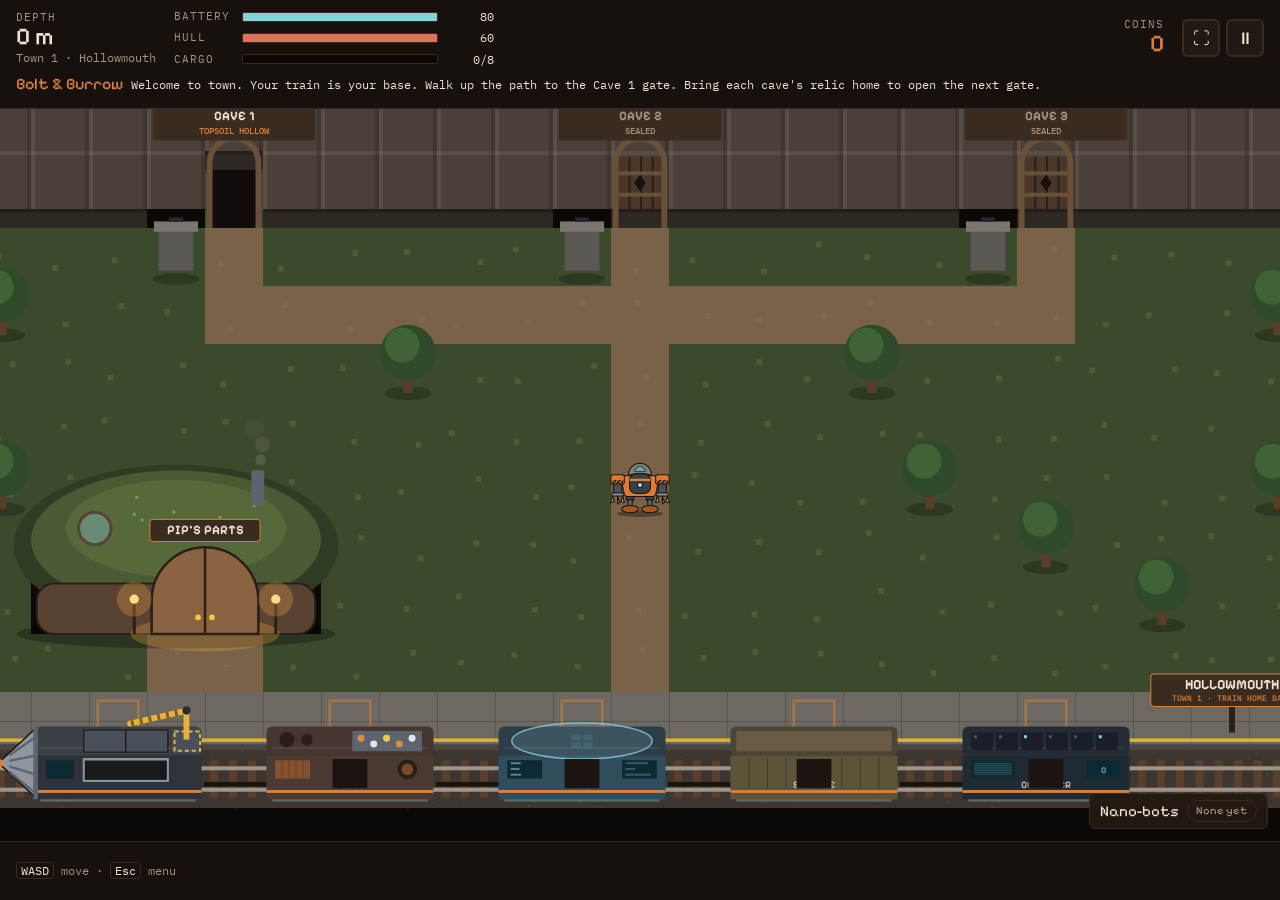
==== commit 6473f66b: "v0.12.2 smal tweaks: fixed bug causing a flash, and other additions" ====
--- a/index.html
+++ b/index.html
@@ -48,10 +48,10 @@
     </aside>
 
     <div class="overlay" id="popup" hidden>
-      <div class="sheet pop" role="dialog" aria-modal="true" aria-labelledby="popTitle">
+      <div class="sheet pop" tabindex="-1" role="dialog" aria-modal="true" aria-labelledby="popTitle">
         <header><h2 id="popTitle">Forge car</h2><span class="chip open" id="popChip"></span><button class="x" type="button" data-close aria-label="Close">&#x2715;</button></header>
         <div class="view" id="popBody"></div>
-        <footer><span class="keys">E or Esc to close · the game is paused</span><span class="touch">Tap &#x2715; to close · the game is paused</span></footer>
+        <footer><span class="keys">W/S or arrows to pick · E to use · E or Esc to close · the game is paused</span><span class="touch">Tap &#x2715; to close · the game is paused</span></footer>
       </div>
     </div>
 
--- a/css/style.css
+++ b/css/style.css
@@ -32,7 +32,7 @@
 .tip { position: relative; height: 2.9em; font-size: .78rem; line-height: 1.45; margin-top: 4px; }
 .tip p {
   position: absolute; inset: 0 0 auto 0; margin: 0; z-index: 6; min-height: 100%;
-  color: var(--muted); padding: 0 0 6px; background: var(--bg);
+  color: var(--muted); padding: 0; background: var(--bg);
   display: -webkit-box; -webkit-line-clamp: 2; -webkit-box-orient: vertical; overflow: hidden;
 }
 .tip p.msg { color: var(--fg); -webkit-line-clamp: unset; display: block; }
@@ -43,7 +43,7 @@
 
 /* Bottom strip: key cues on the left, buttons on the right */
 .bottombar {
-  flex: none; min-height: 52px; padding: 7px 16px; background: var(--bg);
+  flex: none; height: 58px; padding: 0 16px; background: var(--bg); overflow: hidden;   /* fixed height: buttons coming and going must never resize the game */
   display: flex; gap: 12px; align-items: center; justify-content: space-between;
 }
 .cue { margin: 0; color: var(--muted); font-size: .72rem; min-width: 0; }
@@ -86,7 +86,8 @@
 
 button { font: inherit; color: inherit; cursor: pointer; }
 button:focus-visible { outline: 2px solid var(--crystal); outline-offset: 2px; }
-.btns { display: flex; gap: 8px; margin-left: auto; align-items: center; }
+.btns { display: flex; gap: 8px; margin-left: auto; align-items: center; max-height: 100%; }
+.btns button { max-height: 44px; }
 #recall {
   padding: 8px 12px; border-radius: 4px; border: 2px solid var(--line);
   background: rgba(33, 25, 19, .9); color: var(--muted); font-size: .78rem;
@@ -252,7 +253,7 @@
   width: 100%; display: flex; align-items: center; gap: 8px; padding: 6px 10px; background: none; border: 0;
   font-family: var(--display); font-size: .95rem; text-align: left;
 }
-.bot-head > span:first-child { flex: 1; }
+.bot-head > span:first-child { flex: 1; white-space: nowrap; }
 .caret { width: 8px; height: 8px; border-right: 2px solid var(--muted); border-bottom: 2px solid var(--muted); transform: rotate(45deg); margin: -4px 2px 0; }
 .bot-view { position: relative; height: 120px; border-top: 1px solid var(--line); background: #0b0806; }
 .botbox { transition: opacity .2s; }
@@ -321,7 +322,7 @@
   .sysbtns button { width: 34px; height: 34px; }
   .tip { height: 4.4em; font-size: .72rem; }
   .tip p { -webkit-line-clamp: 3; }
-  .bottombar { padding: 6px 10px; min-height: 50px; }
+  .bottombar { padding: 0 10px; height: 56px; }
   .bottombar .cue { display: none; }
   .btns { overflow-x: auto; flex-wrap: nowrap; max-width: 100%; }
   .botbox { width: 170px; right: 8px; bottom: 8px; }
@@ -332,3 +333,35 @@
 }
 .tip p .warn { color: var(--danger); }
 .maplegend .k { display: grid; grid-template-columns: repeat(2, minmax(0, 1fr)); gap: 3px 12px; }
+.kbsel { outline: 2px solid var(--crystal) !important; outline-offset: 2px; }
+.sheet:focus { outline: none; }
+
+/* Phones turned sideways (short screens): one slim HUD row and a one-line tip, so the game keeps its height */
+@media (max-height: 520px) and (orientation: landscape) {
+  .topbar { padding: 4px 12px 0; }
+  .hud { flex-wrap: nowrap; gap: 4px 14px; }
+  .readout { min-width: 0; }
+  .readout small { display: none; }
+  .readout b { font-size: 1.05rem; }
+  .readout span { font-size: .66rem; }
+  .meters { flex: 1 1 auto; max-width: none; grid-template-columns: repeat(3, minmax(0, 1fr)); gap: 10px; }
+  .meter { grid-template-columns: minmax(0, 1fr) auto; gap: 1px 6px; }
+  .meter span { grid-column: 1; font-size: .56rem; }
+  .meter em { grid-row: 1; grid-column: 2; font-size: .64rem; }
+  .meter .bar { grid-column: 1 / 3; height: 8px; }
+  .sysbtns button { width: 32px; height: 32px; font-size: .95rem; }
+  .tip { height: 1.6em; font-size: .7rem; margin-top: 2px; }
+  .tip p { -webkit-line-clamp: 1; }
+  .tip p b.tt { font-size: .85rem; }
+  .bottombar { height: 46px; padding: 0 12px; }
+  .bottombar .cue { display: none; }
+  .btns { overflow-x: auto; flex-wrap: nowrap; }
+  .btns button, #attack, #action, #recall { max-height: 36px; padding-block: 4px; font-size: .8rem; }
+  #skill { padding-block: 3px; }
+  .botbox { width: 190px; right: 8px; bottom: 8px; }
+  .bot-head { font-size: .8rem; padding: 4px 8px; }
+  .bot-view { height: 70px; }
+  .minimap { width: 40px; top: 8px; }
+  .overlay { padding: 6px; }
+  .sheet { padding: 10px 12px; }
+}
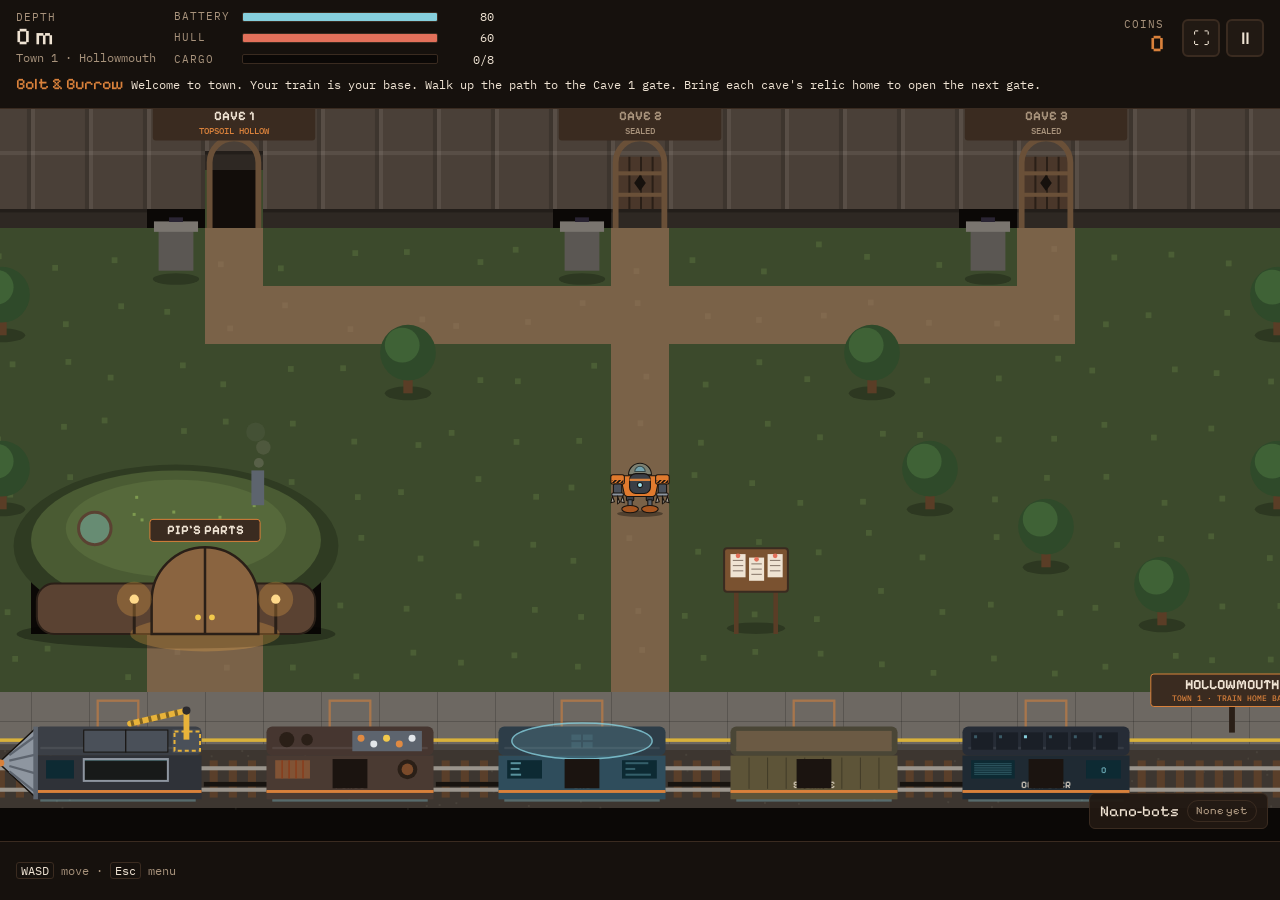
==== commit ded57a7b: "v0.13 Rustvale completed rustvale, added some polih to digging and enemies." ====
--- a/index.html
+++ b/index.html
@@ -76,6 +76,7 @@
       <button id="attack" type="button" hidden>Attack</button>
       <button id="skill" type="button" hidden><span id="skillName">Skill</span><i><b id="skillBar"></b></i></button>
       <button id="action" type="button" hidden>Action</button>
+      <button id="skipTut" type="button" hidden>Skip tutorial</button>
       <button id="recall" type="button">Recall</button>
     </div>
   </footer>
@@ -97,6 +98,8 @@
 <script src="js/render.js"></script>  <!-- drawing -->
 <script src="js/ui.js"></script>      <!-- HUD, tips, station pop-ups -->
 <script src="js/menu.js"></script>    <!-- pause menu, settings, full screen -->
+<script src="js/contracts.js"></script> <!-- daily contracts board -->
+<script src="js/tutorial.js"></script> <!-- Scout's Cave 1 tutorial -->
 <script src="js/input.js"></script>   <!-- keyboard and joystick -->
 <script src="js/main.js"></script>    <!-- start-up and main loop -->
 </body>
--- a/css/style.css
+++ b/css/style.css
@@ -93,6 +93,8 @@
   background: rgba(33, 25, 19, .9); color: var(--muted); font-size: .78rem;
 }
 #recall.armed { border-color: var(--danger); color: var(--danger); }
+#skipTut { padding: 8px 12px; border-radius: 4px; border: 2px solid var(--crystal); background: rgba(33, 25, 19, .9); color: var(--crystal); font-size: .78rem; }
+#skipTut[hidden] { display: none; }
 .belt { display: flex; gap: 6px; flex-wrap: wrap; justify-content: flex-end; }
 .belt button { padding: 6px 9px; border-radius: 4px; border: 1px solid var(--line); background: rgba(33, 25, 19, .9); color: var(--fg); font-size: .72rem; }
 #skill { display: grid; gap: 3px; padding: 6px 12px; border-radius: 4px; border: 2px solid var(--line); background: rgba(33, 25, 19, .92); color: var(--muted); font-family: var(--display); font-size: .95rem; min-width: 96px; }
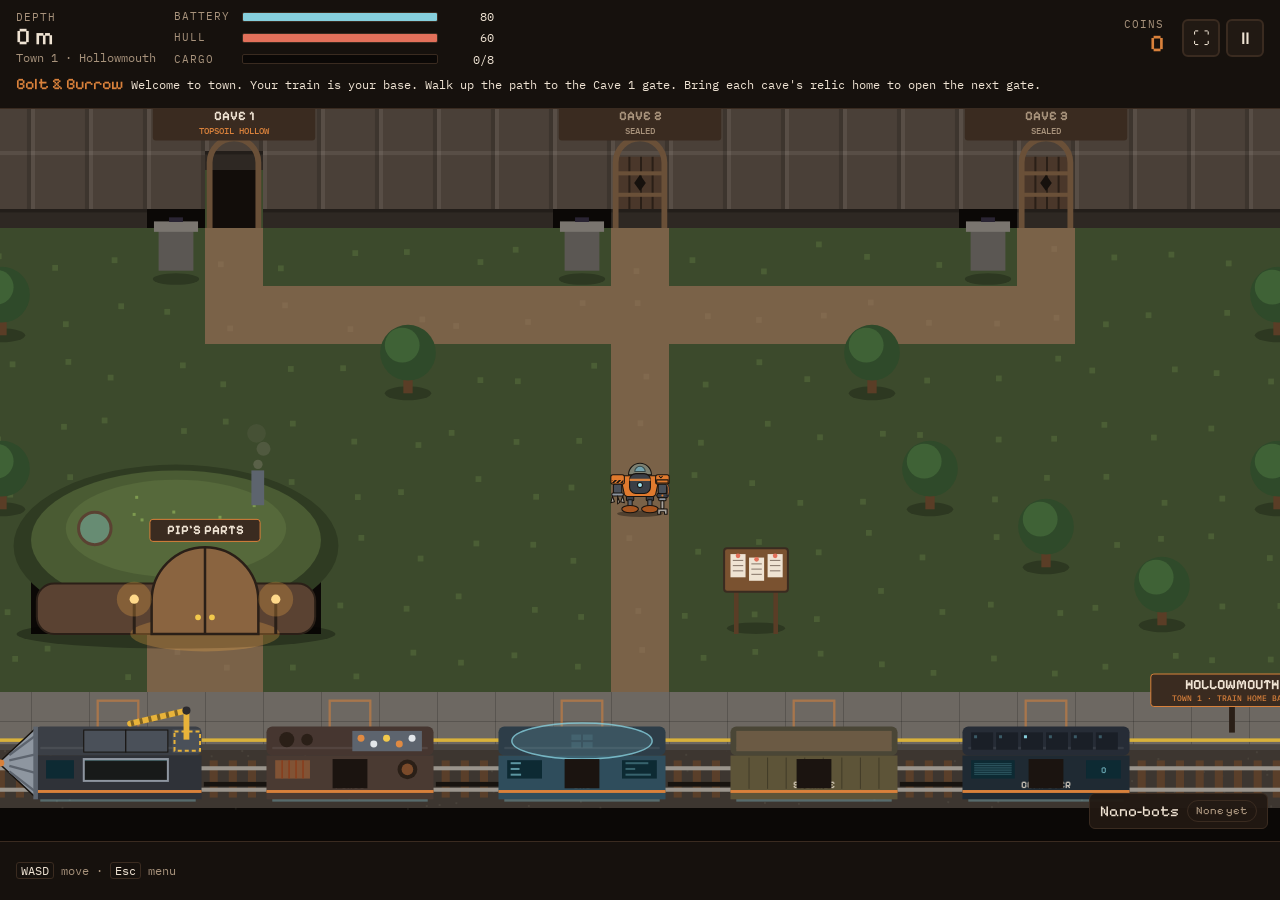
==== commit 9b5d181d: "v0.14 Nano-Bots / Mobile outposts Nano-bot system has been reworked t add more traits and usage.  jo" ====
--- a/index.html
+++ b/index.html
@@ -60,6 +60,7 @@
         <header><h2 id="menuTitle">Paused</h2><button class="resume" type="button" data-close>Resume</button></header>
         <nav class="tabs" id="menuTabs" role="tablist">
           <button type="button" role="tab" data-tab="mech">Mech &amp; cargo</button>
+          <button type="button" role="tab" data-tab="bots">Bots</button>
           <button type="button" role="tab" data-tab="train">Train cars</button>
           <button type="button" role="tab" data-tab="map">Map</button>
           <button type="button" role="tab" data-tab="settings">Settings &amp; hints</button>
@@ -87,7 +88,7 @@
 <script src="js/state.js"></script>   <!-- shared state, saving, helpers -->
 <script src="js/sound.js"></script>   <!-- sound effects and mute -->
 <script src="js/world.js"></script>   <!-- cave generation, conveyor, outposts, relic -->
-<script src="js/base.js"></script>    <!-- train base: storage, shop, forge, computer, nano-bots -->
+<script src="js/base.js"></script>    <!-- train base: storage, shop, forge, computer mods -->
 <script src="js/player.js"></script>  <!-- robot movement, digging, battery -->
 <script src="js/hazards.js"></script> <!-- unstable rock, sand, boulders, water, gas -->
 <script src="js/gear.js"></script>    <!-- tool belt and active skills -->
@@ -99,6 +100,8 @@
 <script src="js/ui.js"></script>      <!-- HUD, tips, station pop-ups -->
 <script src="js/menu.js"></script>    <!-- pause menu, settings, full screen -->
 <script src="js/contracts.js"></script> <!-- daily contracts board -->
+<script src="js/crew.js"></script>    <!-- the nano-bot crew: jobs, the job board, chips, the daily bot-cache -->
+<script src="js/crawler.js"></script> <!-- mobile outposts: the crawler ride home, the halfway crawler -->
 <script src="js/tutorial.js"></script> <!-- Scout's Cave 1 tutorial -->
 <script src="js/input.js"></script>   <!-- keyboard and joystick -->
 <script src="js/main.js"></script>    <!-- start-up and main loop -->
--- a/css/style.css
+++ b/css/style.css
@@ -367,3 +367,51 @@
   .overlay { padding: 6px; }
   .sheet { padding: 10px 12px; }
 }
+
+/* ---------- v0.14: the nano-bot crew ---------- */
+.botrow { display: grid !important; grid-template-columns: auto minmax(0, 1fr); gap: 10px; align-items: center; }
+.botrow > div { display: grid; min-width: 0; line-height: 1.3; }
+.botpic, .chippic { display: block; image-rendering: auto; }
+.pdot { display: inline-block; width: 9px !important; height: 9px !important; border-radius: 50% !important; margin-right: 6px; vertical-align: 1px; }
+.seg.jobs { margin-top: 6px; }
+.seg.jobs button { padding: 3px 7px; font-size: .68rem; }
+.seg.jobs button:disabled { opacity: .55; cursor: default; }
+.row .tag { align-self: start; margin: 6px 0 0; justify-self: start; }
+/* the job board: sockets over an SVG of the coloured paths */
+.jb { position: relative; height: 190px; border-radius: 6px; background: #0d1714; border: 1px solid #1d3a31;
+  background-image: radial-gradient(#16302a 1px, transparent 1.5px); background-size: 16px 16px; }
+.jbpaths { position: absolute; inset: 0; width: 100%; height: 100%; pointer-events: none; }
+.sock { position: absolute; width: 54px; height: 54px; transform: translate(-50%, -50%); border-radius: 8px; border: 2px solid #2c5246;
+  background: rgba(13, 23, 20, .6); padding: 0; display: grid; place-items: center; cursor: pointer; }
+.sock:hover:not(:disabled) { border-color: var(--crystal); }
+.sock.inpath { border-color: var(--pc); box-shadow: 0 0 10px var(--pc); }
+.sock b { position: absolute; top: -9px; right: -9px; width: 18px; height: 18px; border-radius: 50%; background: var(--pc); color: #0b0806; font: 700 .7rem/18px var(--display); }
+.sock:disabled { cursor: default; }
+.pathbtns { display: flex; flex-wrap: wrap; gap: 6px; align-items: center; }
+.pathbtn { display: flex; gap: 6px; align-items: center; padding: 4px 10px 4px 4px; border-radius: 6px; border: 2px solid var(--line);
+  border-left: 6px solid var(--pc); background: none; color: var(--fg); text-align: left; font-size: .76rem; touch-action: none; user-select: none; -webkit-user-select: none; }
+.pathbtn small { display: block; color: var(--muted); font-size: .62rem; }
+.pathbtn.on { border-color: var(--pc); box-shadow: 0 0 8px var(--pc); }
+.pathbtns > button:not(.pathbtn) { padding: 6px 10px; border-radius: 4px; border: 1px solid var(--danger); background: none; color: var(--danger); font-size: .72rem; }
+/* the Bots tab: the collection log */
+.botlog { display: grid; grid-template-columns: repeat(auto-fill, minmax(150px, 1fr)); gap: 8px; }
+.botcard { display: grid; justify-items: center; text-align: center; gap: 2px; padding: 8px; border: 1px solid var(--line); border-radius: 6px; background: rgba(0, 0, 0, .15); }
+.botcard strong { font-family: var(--display); font-weight: 500; font-size: 1rem; }
+.botcard span { color: var(--muted); font-size: .68rem; line-height: 1.35; }
+.botcard em { color: var(--crystal); font-size: .64rem; font-style: normal; }
+.botcard.unknown strong { color: var(--muted); }
+.rename { width: 100%; max-width: 200px; background: #0b0806; color: var(--fg); border: 1px solid var(--line); border-radius: 4px; padding: 4px 6px; font: .8rem var(--body); }
+/* the bot-cache reward */
+.reward { display: flex; flex-direction: column; gap: 10px; }
+.newbot { display: flex; gap: 14px; align-items: center; padding: 10px; border: 1px solid var(--crystal); border-radius: 8px; background: rgba(134, 207, 220, .08); }
+.newbot > div { display: grid; gap: 2px; }
+.newbot small { color: var(--crystal); font-size: .64rem; text-transform: uppercase; letter-spacing: .1em; }
+.newbot strong { font-family: var(--display); font-weight: 500; font-size: 1.4rem; }
+.newbot span { color: var(--fg); font-size: .78rem; }
+.newbot em { color: var(--muted); font-size: .7rem; font-style: normal; }
+/* the bot-cache signal bars in the tip line */
+.sig { display: inline-flex; gap: 2px; align-items: flex-end; height: 12px; margin-right: 4px; vertical-align: -1px; }
+.sig i { width: 4px; background: #2c5246; border-radius: 1px; }
+.sig i:nth-child(1) { height: 5px; } .sig i:nth-child(2) { height: 8px; } .sig i:nth-child(3) { height: 12px; }
+.sig i.on { background: var(--crystal); }
+@media (max-width: 520px) { .sock { width: 44px; height: 44px; } .sock img { width: 32px; height: 32px; } .jb { height: 160px; } }
